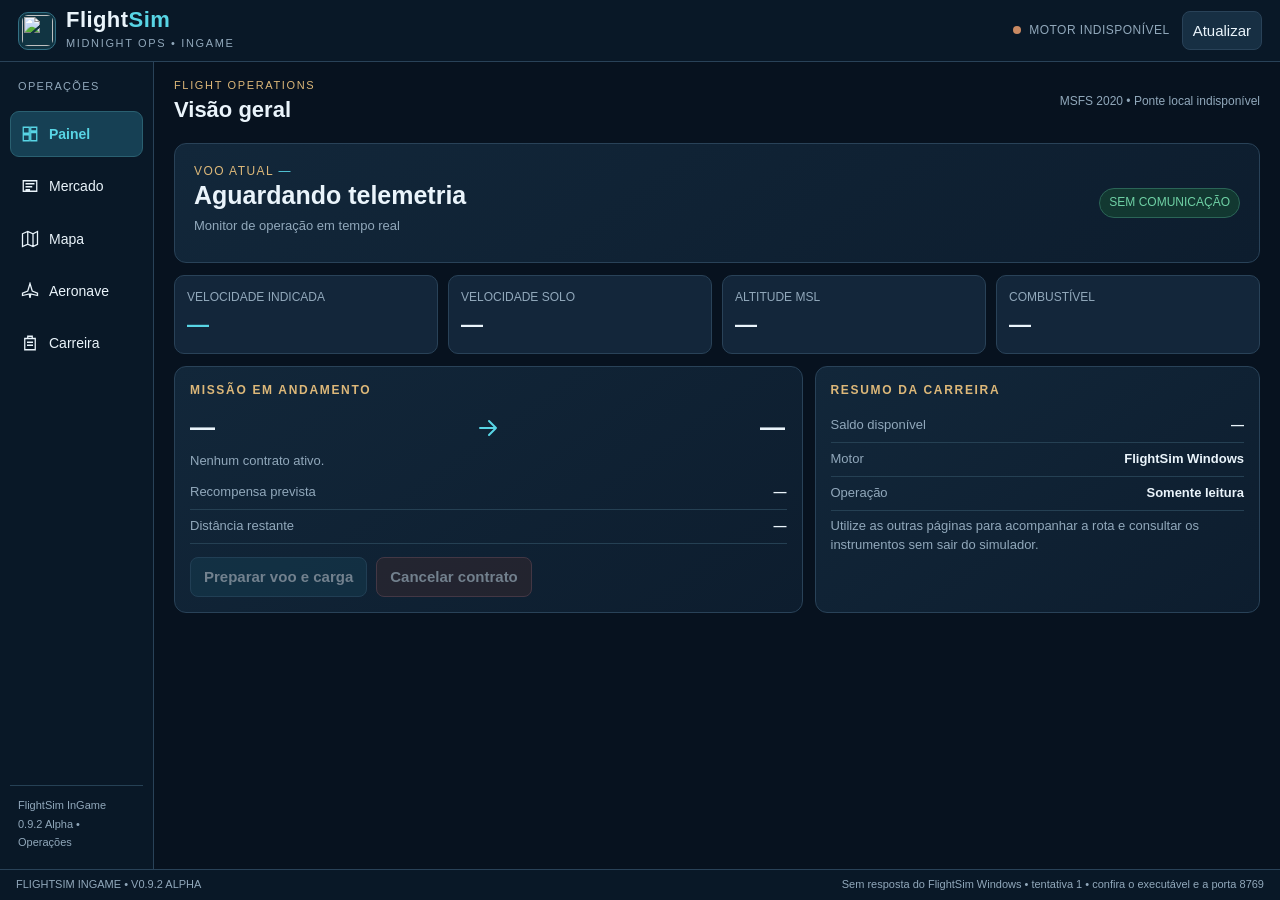
==== in_game/flightcare_panel.html @ 2d0103d6 "feat(ingame): add logbook aircraft-hours and landing analytics visualizations" ====
<!doctype html>
<html lang="pt-BR"><head>
<meta charset="utf-8"><meta http-equiv="Content-Type" content="text/html; charset=UTF-8"><meta name="viewport" content="width=device-width,initial-scale=1">
<meta name="flight-panel-key" content="__FLIGHTSIM_PANEL_KEY__">
<meta name="flight-action-key" content="__FLIGHTSIM_ACTION_KEY__">
<meta name="flight-writable" content="__FLIGHTSIM_WRITABLE__">
<title>FlightSim InGame • Midnight Tablet</title>
<style>
/* Explicitly load PT-BR glyphs in Coherent GT: OS fonts are not always available. */
@font-face{font-family:'FlightSimBarlow';src:url('/fonts/BarlowSemiCondensed-Regular.ttf') format('truetype');font-weight:400;font-style:normal;font-display:swap}
@font-face{font-family:'FlightSimBarlow';src:url('/fonts/BarlowSemiCondensed-SemiBold.ttf') format('truetype');font-weight:600 900;font-style:normal;font-display:swap}
:root{color-scheme:dark;--bg:#07121f;--side:#091827;--panel:#101f31;--card:#13263a;--card2:#172f43;--line:#294258;--ink:#eaf4fb;--muted:#91a8bb;--cyan:#58d5e5;--gold:#ddb879;--green:#6fd1a5}
*{box-sizing:border-box}
html,body{margin:0;width:100%;height:100%;overflow:hidden}
body{display:flex;flex-direction:column;min-width:280px;background:var(--bg);color:var(--ink);font:15px/1.45 'FlightSimBarlow',Arial,sans-serif}
button{color:inherit;font:inherit;cursor:pointer}
header.top{height:62px;flex-shrink:0;display:flex;align-items:center;gap:12px;background:#091827;border-bottom:1px solid var(--line);padding:0 18px}
.mark{display:flex;align-items:center;gap:10px;min-width:0;flex:1}
.logo{width:38px;height:38px;display:flex;align-items:center;justify-content:center;border:1px solid #337084;background:#113442;border-radius:10px;color:var(--cyan);flex-shrink:0}
.logo svg{width:23px;height:23px}
.logo img{display:block;width:31px;height:31px;object-fit:contain;border-radius:6px}
.brand b{display:block;font-size:22px;line-height:1;letter-spacing:.02em}
.brand b span{color:var(--cyan)}
.brand small{font-size:11px;color:var(--muted);letter-spacing:.15em}
.live{display:flex;align-items:center;gap:8px;font-size:12px;letter-spacing:.04em;color:var(--muted);white-space:nowrap}
.led{display:inline-block;width:8px;height:8px;background:#c98962;border-radius:50%;flex-shrink:0}
.led.on{background:var(--green);box-shadow:0 0 9px #6fd1a57a}
.led.wait{background:var(--gold)}
.btn{border:1px solid var(--line);border-radius:8px;padding:8px 10px;background:var(--card2)}
.btn:hover,.btn:focus-visible{border-color:var(--cyan);outline:none}
.tablet{min-height:0;flex:1;display:grid;grid-template-columns:154px minmax(0,1fr);overflow:hidden}
nav.side{display:flex;flex-direction:column;gap:6px;padding:17px 10px;background:var(--side);border-right:1px solid var(--line);min-height:0}
nav.side .caption{margin:0 8px 10px;color:var(--muted);letter-spacing:.12em;font-size:11px}
nav.side button{border:1px solid transparent;border-radius:9px;background:transparent;text-align:left;display:flex;align-items:center;gap:10px;padding:12px 10px;min-width:0}
nav.side button span{font-size:14px;white-space:nowrap}
nav.side button svg{width:18px;height:18px;stroke:currentColor;fill:none;stroke-width:1.7;flex-shrink:0}
nav.side button:hover{background:#122a3d}
nav.side button.selected{background:#164054;border-color:#2a6071;color:var(--cyan);font-weight:700}
.navfoot{margin-top:auto;padding:10px 8px 0;color:var(--muted);font-size:11px;line-height:1.7;border-top:1px solid #264155}
.workspace{min-width:0;min-height:0;display:flex;flex-direction:column;overflow:hidden}
.pagehead{display:flex;align-items:center;gap:12px;justify-content:space-between;padding:16px 20px 7px}
.pagehead strong{font-size:22px}.pagehead .eyebrow{color:var(--gold);font-size:11px;letter-spacing:.15em}
.pagehead small{font-size:12px;color:var(--muted)}
.pages{min-height:0;overflow-y:auto;overflow-x:hidden;padding:10px 20px 18px;flex:1;scrollbar-color:#30556a transparent}
.page{max-width:1250px;margin:0 auto;display:grid;grid-template-columns:repeat(12,minmax(0,1fr));gap:12px;align-content:start}
.page[hidden]{display:none!important}
.card{background:linear-gradient(145deg,#12273a,#0d1d2e);border:1px solid var(--line);border-radius:12px;padding:15px;min-width:0}
.card h2{margin:0 0 10px;font-size:12px;color:var(--gold);letter-spacing:.14em;text-transform:uppercase}
.card p{margin:6px 0;color:var(--muted);font-size:13px}
.hero{grid-column:span 12;display:flex;flex-wrap:wrap;gap:14px;align-items:center;justify-content:space-between;padding:19px}
.hero .plane{font-size:25px;line-height:1.2;font-weight:750;overflow-wrap:anywhere}
.eyebrow{font-size:12px;color:var(--gold);letter-spacing:.12em;text-transform:uppercase}
.phase{color:var(--cyan);font-size:12px;letter-spacing:.08em}
.badge{font-size:12px;color:var(--green);border:1px solid #2b6557;border-radius:99px;padding:5px 9px;background:#123831}
.metrics{grid-column:span 12;display:grid;grid-template-columns:repeat(4,minmax(0,1fr));gap:10px}
.metric{background:var(--card);border:1px solid var(--line);border-radius:10px;padding:13px 12px;min-width:0}
.metric span{display:block;color:var(--muted);font-size:12px}
.metric strong{display:block;font-size:22px;line-height:1.3;margin-top:5px;font-weight:700;overflow-wrap:anywhere}
.metric .value{color:var(--cyan)}
.metric small{font-size:12px;color:var(--muted);font-weight:400}
.mission{grid-column:span 7}
.quick{grid-column:span 5}
.route{display:flex;gap:12px;align-items:center;justify-content:space-between}
.route strong{font-size:25px;letter-spacing:.06em}
.route .arrow{color:var(--cyan);width:26px;height:26px;flex:0 0 26px;display:inline-flex;align-items:center;justify-content:center}
.route .arrow svg{width:24px;height:24px;stroke:currentColor;fill:none;stroke-width:2;stroke-linecap:round;stroke-linejoin:round}
.pair{display:flex;justify-content:space-between;gap:8px;border-bottom:1px solid #254053;padding:7px 0;font-size:13px}
.pair:last-child{border:0}
.pair span:first-child{color:var(--muted)}
.pair b{text-align:right;overflow-wrap:anywhere}
.full{grid-column:span 12}
.half{grid-column:span 6}
#map{display:block;width:100%;height:280px;background:radial-gradient(ellipse at 50% 50%,#17354a,#071b2b);border-radius:9px;border:1px solid #25485d}
#map text{fill:#dceef9;font:13px 'FlightSimBarlow',Arial,sans-serif}
#map .guide{stroke:#244156;stroke-width:1}
#map .track{stroke:var(--cyan);fill:none;stroke-width:3;stroke-dasharray:7 5}
#map .origin{fill:var(--gold)}
#map .destination{fill:var(--green)}
#map .airplane{fill:#fff;stroke:#00394e;stroke-width:1}
.legend{margin-top:8px;color:var(--muted);font-size:12px}
#details{grid-column:span 12;display:grid;grid-template-columns:repeat(4,minmax(0,1fr));gap:10px}
.subtext{color:var(--muted);font-size:13px;line-height:1.6;overflow-wrap:anywhere}
footer{height:31px;flex-shrink:0;display:flex;align-items:center;justify-content:space-between;gap:8px;padding:0 16px;border-top:1px solid var(--line);background:#091827;color:var(--muted);font-size:11px}
#diagnostic{text-align:right;min-width:0;overflow:hidden;text-overflow:ellipsis;white-space:nowrap}
@media (max-width:800px){
 .metrics{grid-template-columns:repeat(2,minmax(0,1fr))}
 .mission,.quick,.half{grid-column:span 12}
 #details{grid-template-columns:repeat(2,minmax(0,1fr))}
 .pagehead{padding:11px 13px 3px}
 .pages{padding:10px 13px 15px}
 .hero .plane{font-size:21px}
}
@media (max-width:620px){
 header.top{height:50px;padding:0 9px;gap:7px}
 .brand b{font-size:18px}.brand small{display:none}
 .logo{height:32px;width:32px}.live{font-size:10px}
 .tablet{grid-template-columns:minmax(0,1fr);grid-template-rows:minmax(0,1fr) 58px}
 nav.side{grid-row:2;grid-column:1;flex-direction:row;justify-content:space-around;align-items:center;padding:4px 5px;border-right:0;border-top:1px solid var(--line)}
 nav.side .caption,.navfoot{display:none}
 nav.side button{flex:1;justify-content:center;flex-direction:column;gap:1px;text-align:center;padding:4px 2px;border-radius:7px}
 nav.side button svg{width:17px;height:17px}
 nav.side button span{font-size:11px}
 .workspace{grid-row:1;grid-column:1}
 .pagehead strong{font-size:19px}
 .pagehead small{display:none}
 .page{gap:8px}
 .card{padding:11px}
 .hero{padding:13px}
 .metric{padding:9px}.metric strong{font-size:20px}
 .route strong{font-size:21px}
 footer{height:26px;padding:0 9px;font-size:10px}
}
@media (max-height:350px){
 header.top{height:42px}
 .brand small,.pagehead small{display:none}
 .pagehead{padding:5px 12px 0}
 .pagehead strong{font-size:17px}
 footer{height:23px}
}

/* InGame command surfaces: touch targets remain legible at narrow widths. */
.op-actions{display:flex;flex-wrap:wrap;gap:9px;margin-top:13px}
.op-actions button,.market-tools button,.offer-row button{min-height:38px;border:1px solid #37617b;border-radius:8px;padding:8px 13px;background:#164054;color:#eaf4fb;font-weight:700}
.op-actions button:disabled,.market-tools button:disabled,.offer-row button:disabled{opacity:.45;cursor:not-allowed}
.op-actions button.warning{background:#3c292d;border-color:#83535b}
.offer-row{background:#12263a;border:1px solid var(--line);padding:13px;margin-bottom:9px;border-radius:10px;display:flex;justify-content:space-between;gap:12px;align-items:center}
.offer-row .offer-text{min-width:0;flex:1}
.offer-row strong{font-size:16px;display:block}
.offer-row small{display:block;color:var(--muted);font-size:12px;overflow-wrap:anywhere}
.offer-row .offer-price{font-size:15px;color:var(--green)}
.market-tools{display:flex;align-items:center;justify-content:space-between;gap:10px;flex-wrap:wrap;margin-bottom:14px}
.market-tabs{display:flex;gap:6px;flex-wrap:wrap}
.market-tabs button[aria-pressed="true"]{border-color:var(--cyan);background:#15506a;color:var(--cyan)}
.control-grid{display:flex;align-items:center;gap:10px;flex-wrap:wrap}
.control-grid input{background:#0a1927;color:var(--ink);border:1px solid var(--line);border-radius:8px;padding:9px;min-width:100px;max-width:190px;font:inherit}
#action-feedback{position:fixed;z-index:10;right:15px;top:67px;max-width:min(440px,calc(100% - 30px));background:#153346;border:1px solid #43899c;color:#f0f9fd;padding:12px 16px;border-radius:8px;box-shadow:0 9px 20px #0009;font-size:14px}
#action-feedback[data-error="true"]{background:#39252b;border-color:#ae636d}
#action-feedback[hidden],#confirm-shade[hidden]{display:none}
#confirm-shade{position:fixed;z-index:25;inset:0;background:#02060bd9;display:flex;align-items:center;justify-content:center;padding:16px}
.confirm-box{width:min(460px,100%);background:#102335;border:1px solid #35647e;border-radius:14px;padding:22px;box-shadow:0 14px 40px #000a}
.confirm-box strong{font-size:19px}.confirm-box p{font-size:14px;color:var(--muted)}
@media (max-width:620px){.offer-row{flex-direction:column;align-items:stretch}.offer-row button{width:100%}.control-grid input{max-width:140px}#action-feedback{top:54px}}
</style>
<link rel="stylesheet" href="/office-ui.css">
</head>
<body>
<header class="top">
<div class="mark">
<div class="logo" aria-hidden="true"><img src="/brand-icon.png" alt=""></div>
<div class="brand"><b>Flight<span>Sim</span></b><small>MIDNIGHT OPS • INGAME</small></div>
</div>
<div class="live" role="status"><i id="led" class="led"></i><span id="status">AGUARDANDO MOTOR</span></div>
<button id="refresh" class="btn" type="button" title="Atualizar os dados do motor">Atualizar</button>
</header>
<div class="tablet">
<nav class="side" aria-label="Navegação FlightSim">
<div class="caption">OPERAÇÕES</div>
<button type="button" data-view="dashboard" class="selected" aria-current="page" title="Visão geral"><svg viewBox="0 0 24 24"><path d="M3 3h8v8H3zM13 3h8v5h-8zM13 10h8v11h-8zM3 13h8v8H3z"/></svg><span>Painel</span></button>
<button type="button" data-view="market" title="Ofertas e contratos"><svg viewBox="0 0 24 24"><path d="M3 5h18v14H3zM6 9h12M6 13h9M6 17h6"/></svg><span>Mercado</span></button>
<!--OFFICE_NAV-->
<button type="button" data-view="route" title="Rota geográfica"><svg viewBox="0 0 24 24"><path d="M2 5l7-3 7 3 6-3v17l-6 3-7-3-7 3zM9 2v17M16 5v17"/></svg><span>Mapa</span></button>
<button type="button" data-view="aircraft" title="Dados da aeronave"><svg viewBox="0 0 24 24"><path d="M12 2L9 12 2 15v3l9-2 1 5 1-5 9 2v-3l-7-3z"/></svg><span>Aeronave</span></button>
<button type="button" data-view="career" title="Dados da carreira"><svg viewBox="0 0 24 24"><path d="M5 21h14V6H5zM9 6V3h6v3M8 11h8M8 15h8"/></svg><span>Carreira</span></button>
<div class="navfoot">FlightSim InGame<br>0.9.2 Alpha • Operações</div>
</nav>
<div class="workspace">
<div class="pagehead"><div><div class="eyebrow">Flight Operations</div><strong id="page-title">Visão geral</strong></div><small id="companion-label">MSFS 2020 • Aguardando FlightSim Windows</small></div>
<div class="pages">
<section class="page" data-page="dashboard" aria-label="Visão geral do voo">
<div class="card hero">
<div><div class="eyebrow">VOO ATUAL <span class="phase" id="phase">—</span></div><div class="plane" id="aircraft">Aguardando telemetria</div><p class="subtext">Monitor de operação em tempo real</p></div>
<div class="badge" id="connection-badge">AGUARDANDO SIMCONNECT</div></div>
<div class="metrics">
<div class="metric"><span>VELOCIDADE INDICADA</span><strong class="value" id="ias">—</strong></div>
<div class="metric"><span>VELOCIDADE SOLO</span><strong id="gs">—</strong></div>
<div class="metric"><span>ALTITUDE MSL</span><strong id="alt">—</strong></div>
<div class="metric"><span>COMBUSTÍVEL</span><strong id="fuel">—</strong></div>
</div>
<div class="card mission"><h2>Missão em andamento</h2>
<div class="route"><strong id="origin">—</strong><span class="arrow" aria-label="para"><svg aria-hidden="true" viewBox="0 0 24 24"><path d="M4 12h16m-7-7 7 7-7 7"/></svg></span><strong id="destination">—</strong></div>
<p id="mission">Nenhum contrato ativo.</p>
<div class="pair"><span>Recompensa prevista</span><b id="reward">—</b></div>
<div class="pair"><span>Distância restante</span><b id="remaining">—</b></div>
<div class="op-actions"><button id="mission-prepare" disabled>Preparar voo e carga</button><button id="mission-cancel" class="warning" disabled>Cancelar contrato</button></div>
</div>
<div class="card quick"><h2>Resumo da carreira</h2>
<div class="pair"><span>Saldo disponível</span><b id="balance">—</b></div>
<div class="pair"><span>Motor</span><b>FlightSim Windows</b></div>
<div class="pair"><span>Operação</span><b>Somente leitura</b></div>
<p>Utilize as outras páginas para acompanhar a rota e consultar os instrumentos sem sair do simulador.</p>
</div>
</section>
<section class="page" data-page="market" aria-label="Mercado de contratos" hidden>
 <div class="card full">
  <h2>Mercado de contratos • aeroportos do MSFS</h2>
  <div class="market-tools">
   <div class="market-tabs"><button class="btn" data-market-mode="regional" aria-pressed="true">Regional</button><button class="btn" data-market-mode="freelance" aria-pressed="false">Freelancer</button></div>
   <button class="btn" id="market-refresh">Atualizar ofertas</button>
  </div>
  <div id="market-list" aria-live="polite"></div>
  <p>Requisitos e aeroportos são revalidados no momento do aceite; nenhuma oferta é garantida.</p>
 </div>
</section>
<section class="page" data-page="route" aria-label="Mapa do voo" hidden>
<div class="card full"><h2>Mapa de rota • posições confirmadas</h2>
<svg id="map" viewBox="0 0 660 180" role="img" aria-label="Origem, destino e posição da aeronave"><g id="map-content"></g></svg>
<div class="legend">Esquema geográfico SVG; não é o mapa VFR oficial e não contém pistas ou obstáculos.</div>
</div>
<div class="card full"><h2>Navegação</h2><p>O traçado mostra origem, destino e posição conforme os dados disponíveis no motor. A seta acompanha a proa verdadeira recebida do SimConnect.</p></div>
</section>
<section class="page" data-page="aircraft" aria-label="Telemetria da aeronave" hidden>
<div class="card full"><h2>Dados de voo</h2><p>Leituras reais do SimConnect. Informações indisponíveis aparecem como travessão, sem valores inventados.</p></div>
<div id="details">
<div class="metric"><span>PROA VERDADEIRA</span><strong id="hdg">—</strong></div>
<div class="metric"><span>RAZÃO VERTICAL</span><strong id="vs">—</strong></div>
<div class="metric"><span>ALTURA AGL</span><strong id="agl">—</strong></div>
<div class="metric"><span>LATITUDE</span><strong id="lat">—</strong></div>
<div class="metric"><span>LONGITUDE</span><strong id="lon">—</strong></div>
</div>
<div class="card full"><h2>Combustível • operações em solo</h2>
 <div class="pair"><span>Aeronave do hangar</span><b id="fuel-aircraft">—</b></div>
 <div class="pair"><span>Inventário</span><b id="fuel-inventory">—</b></div>
 <div class="op-actions"><button id="fuel-toggle" disabled>Controle de combustível</button></div>
 <div class="control-grid" style="margin-top:12px"><label for="fuel-liters">Quantidade total (litros):</label><input id="fuel-liters" type="number" min="0" step="0.1" inputmode="decimal" placeholder="Ex.: 60"><button id="fuel-refuel" class="btn" disabled>Aplicar abastecimento</button></div>
 <p>Requer MSFS conectado, aeronave correta em solo e confirmação posterior dos tanques. Abastecer altera o saldo da carreira.</p>
</div>
</section>
<section class="page" data-page="career" aria-label="Informações da carreira" hidden>
<div class="card full"><h2>Carreira FlightSim</h2><p>Os dados financeiros e os contratos continuam sendo administrados exclusivamente pelo motor Python. Esta versão InGame é somente leitura.</p></div>
<div class="card half"><h2>Operações profissionais</h2><div class="subtext">O vínculo, os trechos de companhia, as habilitações e o logbook permanecem disponíveis na janela Midnight Ops do Windows até a v0.9.1.</div></div>
<div class="card half"><h2>Próxima etapa</h2><div class="subtext">A v0.9.1 levará mercado, planejamento e diário para dentro do simulador, com ações autenticadas pelo motor.</div></div>
</section>
<!--OFFICE_PAGES-->
</div>
</div>
</div>
<div id="action-feedback" role="status" aria-live="polite" hidden></div>
<div id="confirm-shade" hidden role="dialog" aria-modal="true" aria-labelledby="confirm-title">
  <div class="confirm-box"><strong id="confirm-title">Confirmar operação</strong><p id="confirm-detail">—</p>
  <div class="op-actions"><button id="confirm-yes">Confirmar</button><button id="confirm-no" class="warning">Voltar</button></div></div>
</div>
<footer><span>FLIGHTSIM INGAME • V0.9.2 ALPHA</span><span id="diagnostic">Aguardando ponte local</span></footer>
<script>
(function(){
'use strict';
var key=document.querySelector('meta[name="flight-panel-key"]').content;
var element=function(id){return document.getElementById(id);};
var actionKey=document.querySelector('meta[name="flight-action-key"]').content;
var writable=document.querySelector('meta[name="flight-writable"]').content==='true';
var lastState={},marketMode='regional',commandBusy=false,confirmation=null,feedbackHandle=null;
function feedback(message,error){
 var el=element('action-feedback');el.textContent=message;el.dataset.error=error?'true':'false';el.hidden=false;
 if(feedbackHandle)clearTimeout(feedbackHandle);
 feedbackHandle=setTimeout(function(){el.hidden=true;},6500);
}
function requestId(){
 var uuid=(window.crypto&&window.crypto.randomUUID)?window.crypto.randomUUID():null;
 return uuid||('flight-'+Date.now()+'-'+Math.random().toString(36).slice(2)+Math.random().toString(36).slice(2));
}
function receiptPoll(id,attempt){
 return fetch('/api/v2/commands/'+encodeURIComponent(id),
  {headers:{'X-Flight-Action-Key':actionKey},cache:'no-store'})
  .then(function(r){if(!r.ok)throw Error('Consulta de confirmação indisponível');return r.json();})
  .then(function(r){
   if(r.status==='pending'){
    if(attempt>30)throw Error('Ação ainda pendente: consulte o estado antes de repetir.');
    return new Promise(function(resolve){setTimeout(resolve,350);}).then(function(){return receiptPoll(id,attempt+1);});
   }
   feedback(r.message||'Resposta do motor indisponível',r.status!=='accepted');
   if(r.status==='accepted'){
    if(window.FlightSimOfficeUI&&window.FlightSimOfficeUI.receipt)window.FlightSimOfficeUI.receipt(r);
    poll();
   }
   return r;
  });
}
function sendAction(action,value){
 if(!writable){feedback('Este companion está em modo somente leitura.',true);return;}
 if(commandBusy){feedback('Há uma operação pendente. Aguarde sua confirmação.',true);return;}
 commandBusy=true;
 var id=requestId();
 feedback('Enviando comando ao motor FlightSim...',false);
 fetch('/api/v2/commands',{method:'POST',
  headers:{'Content-Type':'application/json','X-Flight-Action-Key':actionKey},
  body:JSON.stringify({request_id:id,action:action,value:value})})
 .then(function(r){if(!r.ok)throw Error('Comando recusado pela ponte (HTTP '+r.status+')');return r.json();})
 .then(function(){return receiptPoll(id,0);})
 .catch(function(e){feedback(String(e.message||e),true);})
 .then(function(){commandBusy=false;});
}
function askAction(action,value,title,detail){
 if(!writable)return feedback('Controle InGame indisponível nesta sessão.',true);
 confirmation={action:action,value:value};
 write('confirm-title',title);write('confirm-detail',detail);
 element('confirm-shade').hidden=false;
 element('confirm-yes').focus();
}
element('confirm-no').addEventListener('click',function(){element('confirm-shade').hidden=true;confirmation=null;});
element('confirm-yes').addEventListener('click',function(){
 var cmd=confirmation;element('confirm-shade').hidden=true;confirmation=null;
 if(cmd)sendAction(cmd.action,cmd.value);
});

var failures=0, active=false, fetching=false;
var ns='http://www.w3.org/2000/svg', started=Date.now();
var money=function(v){return typeof v==='number' && isFinite(v)?'R$ '+v.toLocaleString('pt-BR'):'—';};
var value=function(v,d){return typeof v==='number' && isFinite(v)?v.toFixed(d===undefined?0:d):'—';};
var write=function(id,text){element(id).textContent=text;};
function line(tag,attrs,text){
 var o=document.createElementNS(ns,tag),k;
 for(k in attrs){if(Object.prototype.hasOwnProperty.call(attrs,k))o.setAttribute(k,String(attrs[k]));}
 if(text!==undefined)o.textContent=text;
 return o;
}
function map(data){
 var group=element('map-content');
 while(group.firstChild)group.removeChild(group.firstChild);
 var m=data.mission,p=data.position,points=[],x,y;
 for(x=0;x<=660;x+=66)group.appendChild(line('line',{x1:x,y1:0,x2:x,y2:180,'class':'guide'}));
 for(y=0;y<=180;y+=45)group.appendChild(line('line',{x1:0,y1:y,x2:660,y2:y,'class':'guide'}));
 if(m && typeof m.origin_lat==='number' && typeof m.origin_lon==='number')
  points.push({lat:m.origin_lat,lon:m.origin_lon,kind:'origin',label:m.origin});
 if(m && typeof m.destination_lat==='number' && typeof m.destination_lon==='number')
  points.push({lat:m.destination_lat,lon:m.destination_lon,kind:'destination',label:m.destination});
 if(p && typeof p.lat==='number' && typeof p.lon==='number')
  points.push({lat:p.lat,lon:p.lon,kind:'plane',label:'AVIÃO'});
 if(!points.length){
  group.appendChild(line('text',{x:188,y:96},'Aguardando coordenadas verificadas'));
  return;
 }
 var lats=points.map(function(a){return a.lat;}),lons=points.map(function(a){return a.lon;});
 var minlat=Math.min.apply(null,lats),maxlat=Math.max.apply(null,lats);
 var minlon=Math.min.apply(null,lons),maxlon=Math.max.apply(null,lons);
 var midlat=(minlat+maxlat)/2,midlon=(minlon+maxlon)/2;
 var cos=Math.max(.18,Math.cos(midlat*Math.PI/180));
 var spanlat=Math.max(.02,maxlat-minlat),spanlon=Math.max(.02,(maxlon-minlon)*cos);
 points.forEach(function(a){a.x=330+((a.lon-midlon)*cos/spanlon)*520;a.y=90-((a.lat-midlat)/spanlat)*132;});
 var from=points.filter(function(a){return a.kind==='origin';})[0];
 var to=points.filter(function(a){return a.kind==='destination';})[0];
 var planned=data.office&&data.office.planning&&data.office.planning.route;
 var coords=planned&&Array.isArray(planned.route)?planned.route:[];
 var withRoute=coords.length>=2&&coords.every(function(c){return Array.isArray(c)&&
   typeof c[0]==='number'&&typeof c[1]==='number';});
 if(withRoute){
  var newPoints=coords.map(function(c,i){return {lat:c[0],lon:c[1],
   label:i===0?(planned.origin||'ORIGEM'):i===coords.length-1?(planned.destination||'DESTINO'):'FIX'+i,
   kind:i===0?'origin':i===coords.length-1?'destination':'waypoint'};});
  var extLats=points.concat(newPoints).map(function(a){return a.lat;});
  var extLons=points.concat(newPoints).map(function(a){return a.lon;});
  var latMin=Math.min.apply(null,extLats),latMax=Math.max.apply(null,extLats);
  var lonMin=Math.min.apply(null,extLons),lonMax=Math.max.apply(null,extLons);
  var latMid=(latMin+latMax)/2,lonMid=(lonMin+lonMax)/2;
  var xCos=Math.max(.18,Math.cos(latMid*Math.PI/180));
  var latSpan=Math.max(.02,latMax-latMin),lonSpan=Math.max(.02,(lonMax-lonMin)*xCos);
  points.concat(newPoints).forEach(function(a){a.x=330+((a.lon-lonMid)*xCos/lonSpan)*520;
    a.y=90-((a.lat-latMid)/latSpan)*132;});
  group.appendChild(line('path',{d:newPoints.map(function(a,i){
   return (i?'L':'M')+a.x+','+a.y;
  }).join(' '),'class':'track'}));
  newPoints.filter(function(a){return a.kind==='waypoint';}).forEach(function(a){
   group.appendChild(line('circle',{cx:a.x,cy:a.y,r:4,fill:'#62d5e5'}));
   group.appendChild(line('text',{x:a.x+8,y:a.y-7},a.label));
  });
 } else if(from&&to){
  group.appendChild(line('path',{d:'M'+from.x+','+from.y+' L'+to.x+','+to.y,'class':'track'}));
 }
 points.forEach(function(a){
  if(a.kind==='plane'){
   var head=data.telemetry && typeof data.telemetry.heading_deg==='number'?data.telemetry.heading_deg:0;
   group.appendChild(line('path',{d:'M0,-13 L8,10 L0,6 L-8,10 Z',
    transform:'translate('+a.x+','+a.y+') rotate('+head+')','class':'airplane'}));
  }else{
   group.appendChild(line('circle',{cx:a.x,cy:a.y,r:6,'class':a.kind}));
  }
  group.appendChild(line('text',{x:a.x+12,y:a.y-8},a.label));
 });
}
function renderMarket(d){
 var list=element('market-list');
 // MSFS 2020 Coherent GT may not implement modern ParentNode.replaceChildren.
 // Explicit removal works on Chromium and older Coherent versions.
 while(list.firstChild)list.removeChild(list.firstChild);
 var offers=Array.isArray(d.offers)?d.offers:[];
 offers=offers.filter(function(x){return (!!x.freelance)===(marketMode==='freelance');});
 if(!offers.length){
  var empty=document.createElement('p');
  empty.textContent=!d.market_ready?'Aguardando catálogo oficial de aeroportos do MSFS.':
   'Nenhum contrato disponível nesta modalidade. Confira a região, habilitações e atualize.';
  list.appendChild(empty);return;
 }
 offers.slice(0,20).forEach(function(o){
  var row=document.createElement('div');row.className='offer-row';
  var text=document.createElement('div');text.className='offer-text';
  var title=document.createElement('strong');title.textContent=(o.category||o.title||'Contrato')+' • '+(o.origin||'—')+' → '+(o.destination||'—');
  var detail=document.createElement('small');
  detail.textContent=(o.manifest_label||'')+' • '+(typeof o.distance==='number'?value(o.distance,1)+' NM':'Distância indisponível')+
   ' • '+(o.allowed?'Elegível':(o.reason||'Requisitos não atendidos'));
  var price=document.createElement('div');price.className='offer-price';price.textContent=money(o.reward);
  text.appendChild(title);text.appendChild(detail);text.appendChild(price);
  var button=document.createElement('button');button.textContent='Aceitar missão';
  var active=d.mission&&d.mission.id;
  button.disabled=!writable||!o.allowed||!!active||d.status!=='connected'||!(d.telemetry&&d.telemetry.on_ground);
  button.addEventListener('click',function(){
   askAction('offer_accept',o.id,'Aceitar contrato?',
     (o.origin||'—')+' → '+(o.destination||'—')+
     ' • Pagamento bruto '+money(o.reward)+'. O motor verificará aeroporto, requisitos, modelo e solo.');
  });
  row.appendChild(text);row.appendChild(button);list.appendChild(row);
 });
}
function render(d){
 if(!d||d.version!==2)throw new Error('Protocolo incompatível: esperado 2');
 failures=0;active=true;
 var connected=d.status==='connected',waiting=d.status==='reconnecting';
 element('led').className='led'+(connected?' on':waiting?' wait':'');
 write('status',connected?'SIMCONNECT ATIVO':waiting?'RECONECTANDO':'SIM DESCONECTADO');
 write('connection-badge',connected?'SIMCONNECT • LIVE':waiting?'RECONECTANDO':'SIM DESCONECTADO');
 write('companion-label','MSFS 2020 • FlightSim Windows respondendo');
 write('aircraft',d.aircraft||'Aguardando aeronave');
 write('phase',(d.phase||'aguardando').toUpperCase());
 write('balance',money(d.balance));
 write('fuel',value(d.fuel_gallons,1)+(typeof d.fuel_gallons==='number'?' gal':''));
 write('remaining',value(d.remaining_nm,1)+(typeof d.remaining_nm==='number'?' NM':''));
 var t=d.telemetry||{},pos=d.position||{},m=d.mission||{};
 write('ias',value(t.ias_kt)+' kt');write('gs',value(t.gs_kt)+' kt');
 write('alt',value(t.altitude_ft)+' ft');write('agl',value(t.agl_ft)+' ft');
 write('hdg',value(t.heading_deg,1)+'°');write('vs',value(t.vs_fpm)+' ft/min');
 write('lat',value(pos.lat,5));write('lon',value(pos.lon,5));
 write('origin',m.origin||'—');write('destination',m.destination||'—');
 write('mission',m.title||'Nenhum contrato ativo.');
 write('reward',m.title?money(m.reward):'—');
 lastState=d;
 var grounded=writable&&connected&&t.on_ground===true;
 element('mission-prepare').disabled=!grounded||!m.id;
 element('mission-cancel').disabled=!grounded||!m.id;
 element('market-refresh').disabled=!writable;
 var inventory=d.fuel_inventory||null;
 write('fuel-aircraft',inventory?inventory.aircraft:'Nenhuma aeronave selecionada');
 write('fuel-inventory',inventory?value(inventory.current_liters,1)+' / '+value(inventory.capacity_liters,1)+' L':'Aguardando calibração dos tanques');
 var canFuel=grounded&&!!inventory;
 element('fuel-toggle').disabled=!grounded;
 write('fuel-toggle',d.fuel_control_enabled?'Desativar controle (-30% R$/XP)':'Ativar controle de combustível');
 element('fuel-refuel').disabled=!canFuel||!d.fuel_control_enabled;
 if(inventory)element('fuel-liters').max=inventory.capacity_liters;
 renderMarket(d);
 map(d);
 if(window.FlightSimOfficeUI){try{window.FlightSimOfficeUI.render(d);}
 catch(officeError){console.error('[FlightSim] Office render failed',officeError);}}
 var stamp=typeof d.updated==='number'?new Date(d.updated*1000).toLocaleTimeString('pt-BR'):'—';
 write('diagnostic','Bridge v2 • última leitura '+stamp+' • modo '+(d.mode||'—'));
}
function panelError(err){
 // A good HTTP response followed by a JS error is NOT a network outage.
 // Never tell the pilot to restart the companion for a rendering regression.
 active=false;
 console.error('[FlightSim-InGame] falha ao atualizar tablet',err);
 element('led').className='led wait';
 write('status','ERRO NA INTERFACE');
 write('connection-badge','DADOS RECEBIDOS');
 write('companion-label','MSFS 2020 • Falha ao exibir dados');
 write('diagnostic','A ponte respondeu, mas o tablet não terminou de desenhar. Consulte log Coherent.');
}
function offline(err){
 active=false;failures++;
 element('led').className='led';
 write('status','MOTOR INDISPONÍVEL');
 write('connection-badge','SEM COMUNICAÇÃO');
 write('companion-label','MSFS 2020 • Ponte local indisponível');
 console.warn('[FlightSim-InGame] leitura da ponte indisponível',err);
 write('diagnostic','Sem resposta do FlightSim Windows • tentativa '+failures+
  ' • confira o executável e a porta 8769');
 if(failures>=2){
  write('aircraft','Aguardando conexão com o motor');
  write('balance','—');write('fuel','—');write('remaining','—');
 }
}
function poll(){
 if(fetching)return;
 fetching=true;
 fetch('/api/v1/status',{headers:{'X-Flight-Panel-Key':key},cache:'no-store'})
 .then(function(r){if(!r.ok)throw new Error('HTTP '+r.status);return r.json();})
 .then(function(d){
  try {render(d);}
  catch(err){panelError(err);}
 })
 .catch(function(err){offline(err);})
 .then(function(){fetching=false;});
}
var pageButtons=document.querySelectorAll('[data-view]');
var pages=document.querySelectorAll('.page');
function navigate(view){
 Array.prototype.forEach.call(pageButtons,function(b){
   var selected=b.getAttribute('data-view')===view;
   b.classList.toggle('selected',selected);
   b.setAttribute('aria-current',selected?'page':'false');
 });
 Array.prototype.forEach.call(pages,function(p){
   p.hidden=p.getAttribute('data-page')!==view;
 });
 var titles={dashboard:'Visão geral',market:'Mercado de contratos',planning:'Planejamento e despacho',route:'Mapa de navegação',hangar:'Hangar e aeronaves',airlines:'Companhias aéreas',aircraft:'Aeronave e telemetria',career:'Piloto e licenças',logbook:'Logbook e relatórios',finances:'Centro financeiro'};
 write('page-title',titles[view]||'FlightSim');
 if(window.FlightSimOfficeUI)window.FlightSimOfficeUI.view(view);
}
Array.prototype.forEach.call(pageButtons,function(b){
 b.addEventListener('click',function(){navigate(b.getAttribute('data-view'));});
});
Array.prototype.forEach.call(document.querySelectorAll('[data-market-mode]'),function(button){
 button.addEventListener('click',function(){
  marketMode=button.getAttribute('data-market-mode');
  Array.prototype.forEach.call(document.querySelectorAll('[data-market-mode]'),function(x){
   x.setAttribute('aria-pressed',x===button?'true':'false');
  });
  renderMarket(lastState);
 });
});
element('market-refresh').addEventListener('click',function(){sendAction('market_refresh',null);});
element('mission-prepare').addEventListener('click',function(){
 var m=lastState.mission;if(m&&m.id)askAction('dispatch_prepare',m.id,'Preparar voo?',
  'O FlightSim vai exportar/enviar o plano e solicitar a carga, apenas se as validações do MSFS permitirem.');
});
element('mission-cancel').addEventListener('click',function(){
 var m=lastState.mission;if(m&&m.id)askAction('mission_cancel',m.id,'Cancelar contrato?',
  'A missão atual será cancelada sem pagamento. Esta ação exige aeronave em solo.');
});
element('fuel-toggle').addEventListener('click',function(){
 var enabling=!lastState.fuel_control_enabled;
 askAction('fuel_toggle',enabling,enabling?'Ativar controle?':'Desativar controle?',
   enabling?'O FlightSim voltará a controlar o combustível.':
   'Desativar aplica penalidade de 30% em dinheiro e XP nos próximos voos.');
});
element('fuel-refuel').addEventListener('click',function(){
 var raw=element('fuel-liters').value.trim(),target=Number(raw);
 if(!raw||!isFinite(target)||target<0)return feedback('Informe uma quantidade válida em litros.',true);
 var inventory=lastState.fuel_inventory;
 if(!inventory||target>inventory.capacity_liters)return feedback('Quantidade acima da capacidade do avião.',true);
 askAction('fuel_refuel',target,'Confirmar abastecimento?',
   'Aplicar '+value(target,1)+' L totais no avião selecionado. Pode alterar o saldo e exige solo/MTOW válidos.');
});
window.FlightSimOfficeBridge={
 element:element,money:money,value:value,feedback:feedback,
 askAction:askAction,sendAction:sendAction
};
navigate('dashboard');
element('refresh').addEventListener('click',poll);
poll();setInterval(poll,1500);
})();
</script>
<script src="/office-ui.js"></script>
</body></html>
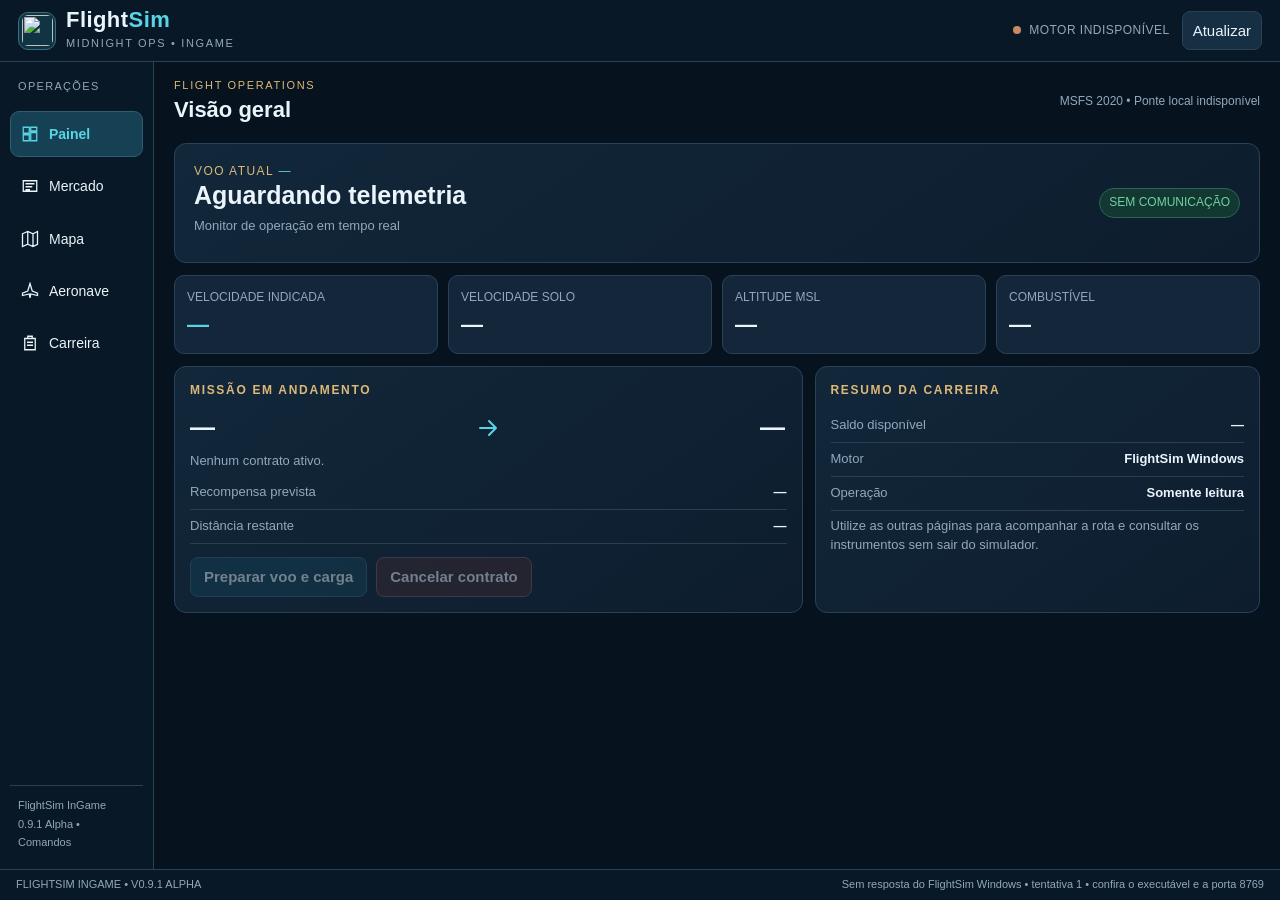
==== commit 762d78a8: "Merge pull request #23 from BenderMaster/feature/v0.9.0-ingame-foundation FlightSim v0.9.1 Alpha.1 —" ====
--- a/in_game/flightcare_panel.html
+++ b/in_game/flightcare_panel.html
@@ -141,7 +141,6 @@
 .confirm-box strong{font-size:19px}.confirm-box p{font-size:14px;color:var(--muted)}
 @media (max-width:620px){.offer-row{flex-direction:column;align-items:stretch}.offer-row button{width:100%}.control-grid input{max-width:140px}#action-feedback{top:54px}}
 </style>
-<link rel="stylesheet" href="/office-ui.css">
 </head>
 <body>
 <header class="top">
@@ -157,11 +156,10 @@
 <div class="caption">OPERAÇÕES</div>
 <button type="button" data-view="dashboard" class="selected" aria-current="page" title="Visão geral"><svg viewBox="0 0 24 24"><path d="M3 3h8v8H3zM13 3h8v5h-8zM13 10h8v11h-8zM3 13h8v8H3z"/></svg><span>Painel</span></button>
 <button type="button" data-view="market" title="Ofertas e contratos"><svg viewBox="0 0 24 24"><path d="M3 5h18v14H3zM6 9h12M6 13h9M6 17h6"/></svg><span>Mercado</span></button>
-<!--OFFICE_NAV-->
 <button type="button" data-view="route" title="Rota geográfica"><svg viewBox="0 0 24 24"><path d="M2 5l7-3 7 3 6-3v17l-6 3-7-3-7 3zM9 2v17M16 5v17"/></svg><span>Mapa</span></button>
 <button type="button" data-view="aircraft" title="Dados da aeronave"><svg viewBox="0 0 24 24"><path d="M12 2L9 12 2 15v3l9-2 1 5 1-5 9 2v-3l-7-3z"/></svg><span>Aeronave</span></button>
 <button type="button" data-view="career" title="Dados da carreira"><svg viewBox="0 0 24 24"><path d="M5 21h14V6H5zM9 6V3h6v3M8 11h8M8 15h8"/></svg><span>Carreira</span></button>
-<div class="navfoot">FlightSim InGame<br>0.9.2 Alpha • Operações</div>
+<div class="navfoot">FlightSim InGame<br>0.9.1 Alpha • Comandos</div>
 </nav>
 <div class="workspace">
 <div class="pagehead"><div><div class="eyebrow">Flight Operations</div><strong id="page-title">Visão geral</strong></div><small id="companion-label">MSFS 2020 • Aguardando FlightSim Windows</small></div>
@@ -230,7 +228,6 @@
 <div class="card half"><h2>Operações profissionais</h2><div class="subtext">O vínculo, os trechos de companhia, as habilitações e o logbook permanecem disponíveis na janela Midnight Ops do Windows até a v0.9.1.</div></div>
 <div class="card half"><h2>Próxima etapa</h2><div class="subtext">A v0.9.1 levará mercado, planejamento e diário para dentro do simulador, com ações autenticadas pelo motor.</div></div>
 </section>
-<!--OFFICE_PAGES-->
 </div>
 </div>
 </div>
@@ -239,7 +236,7 @@
   <div class="confirm-box"><strong id="confirm-title">Confirmar operação</strong><p id="confirm-detail">—</p>
   <div class="op-actions"><button id="confirm-yes">Confirmar</button><button id="confirm-no" class="warning">Voltar</button></div></div>
 </div>
-<footer><span>FLIGHTSIM INGAME • V0.9.2 ALPHA</span><span id="diagnostic">Aguardando ponte local</span></footer>
+<footer><span>FLIGHTSIM INGAME • V0.9.1 ALPHA</span><span id="diagnostic">Aguardando ponte local</span></footer>
 <script>
 (function(){
 'use strict';
@@ -267,10 +264,7 @@
     return new Promise(function(resolve){setTimeout(resolve,350);}).then(function(){return receiptPoll(id,attempt+1);});
    }
    feedback(r.message||'Resposta do motor indisponível',r.status!=='accepted');
-   if(r.status==='accepted'){
-    if(window.FlightSimOfficeUI&&window.FlightSimOfficeUI.receipt)window.FlightSimOfficeUI.receipt(r);
-    poll();
-   }
+   if(r.status==='accepted')poll();
    return r;
   });
 }
@@ -337,33 +331,7 @@
  points.forEach(function(a){a.x=330+((a.lon-midlon)*cos/spanlon)*520;a.y=90-((a.lat-midlat)/spanlat)*132;});
  var from=points.filter(function(a){return a.kind==='origin';})[0];
  var to=points.filter(function(a){return a.kind==='destination';})[0];
- var planned=data.office&&data.office.planning&&data.office.planning.route;
- var coords=planned&&Array.isArray(planned.route)?planned.route:[];
- var withRoute=coords.length>=2&&coords.every(function(c){return Array.isArray(c)&&
-   typeof c[0]==='number'&&typeof c[1]==='number';});
- if(withRoute){
-  var newPoints=coords.map(function(c,i){return {lat:c[0],lon:c[1],
-   label:i===0?(planned.origin||'ORIGEM'):i===coords.length-1?(planned.destination||'DESTINO'):'FIX'+i,
-   kind:i===0?'origin':i===coords.length-1?'destination':'waypoint'};});
-  var extLats=points.concat(newPoints).map(function(a){return a.lat;});
-  var extLons=points.concat(newPoints).map(function(a){return a.lon;});
-  var latMin=Math.min.apply(null,extLats),latMax=Math.max.apply(null,extLats);
-  var lonMin=Math.min.apply(null,extLons),lonMax=Math.max.apply(null,extLons);
-  var latMid=(latMin+latMax)/2,lonMid=(lonMin+lonMax)/2;
-  var xCos=Math.max(.18,Math.cos(latMid*Math.PI/180));
-  var latSpan=Math.max(.02,latMax-latMin),lonSpan=Math.max(.02,(lonMax-lonMin)*xCos);
-  points.concat(newPoints).forEach(function(a){a.x=330+((a.lon-lonMid)*xCos/lonSpan)*520;
-    a.y=90-((a.lat-latMid)/latSpan)*132;});
-  group.appendChild(line('path',{d:newPoints.map(function(a,i){
-   return (i?'L':'M')+a.x+','+a.y;
-  }).join(' '),'class':'track'}));
-  newPoints.filter(function(a){return a.kind==='waypoint';}).forEach(function(a){
-   group.appendChild(line('circle',{cx:a.x,cy:a.y,r:4,fill:'#62d5e5'}));
-   group.appendChild(line('text',{x:a.x+8,y:a.y-7},a.label));
-  });
- } else if(from&&to){
-  group.appendChild(line('path',{d:'M'+from.x+','+from.y+' L'+to.x+','+to.y,'class':'track'}));
- }
+ if(from&&to)group.appendChild(line('path',{d:'M'+from.x+','+from.y+' L'+to.x+','+to.y,'class':'track'}));
  points.forEach(function(a){
   if(a.kind==='plane'){
    var head=data.telemetry && typeof data.telemetry.heading_deg==='number'?data.telemetry.heading_deg:0;
@@ -444,8 +412,6 @@
  if(inventory)element('fuel-liters').max=inventory.capacity_liters;
  renderMarket(d);
  map(d);
- if(window.FlightSimOfficeUI){try{window.FlightSimOfficeUI.render(d);}
- catch(officeError){console.error('[FlightSim] Office render failed',officeError);}}
  var stamp=typeof d.updated==='number'?new Date(d.updated*1000).toLocaleTimeString('pt-BR'):'—';
  write('diagnostic','Bridge v2 • última leitura '+stamp+' • modo '+(d.mode||'—'));
 }
@@ -497,9 +463,8 @@
  Array.prototype.forEach.call(pages,function(p){
    p.hidden=p.getAttribute('data-page')!==view;
  });
- var titles={dashboard:'Visão geral',market:'Mercado de contratos',planning:'Planejamento e despacho',route:'Mapa de navegação',hangar:'Hangar e aeronaves',airlines:'Companhias aéreas',aircraft:'Aeronave e telemetria',career:'Piloto e licenças',logbook:'Logbook e relatórios',finances:'Centro financeiro'};
+ var titles={dashboard:'Visão geral',market:'Mercado de contratos',route:'Mapa de navegação',aircraft:'Aeronave e telemetria',career:'Carreira e contrato'};
  write('page-title',titles[view]||'FlightSim');
- if(window.FlightSimOfficeUI)window.FlightSimOfficeUI.view(view);
 }
 Array.prototype.forEach.call(pageButtons,function(b){
  b.addEventListener('click',function(){navigate(b.getAttribute('data-view'));});
@@ -536,14 +501,9 @@
  askAction('fuel_refuel',target,'Confirmar abastecimento?',
    'Aplicar '+value(target,1)+' L totais no avião selecionado. Pode alterar o saldo e exige solo/MTOW válidos.');
 });
-window.FlightSimOfficeBridge={
- element:element,money:money,value:value,feedback:feedback,
- askAction:askAction,sendAction:sendAction
-};
 navigate('dashboard');
 element('refresh').addEventListener('click',poll);
 poll();setInterval(poll,1500);
 })();
 </script>
-<script src="/office-ui.js"></script>
 </body></html>
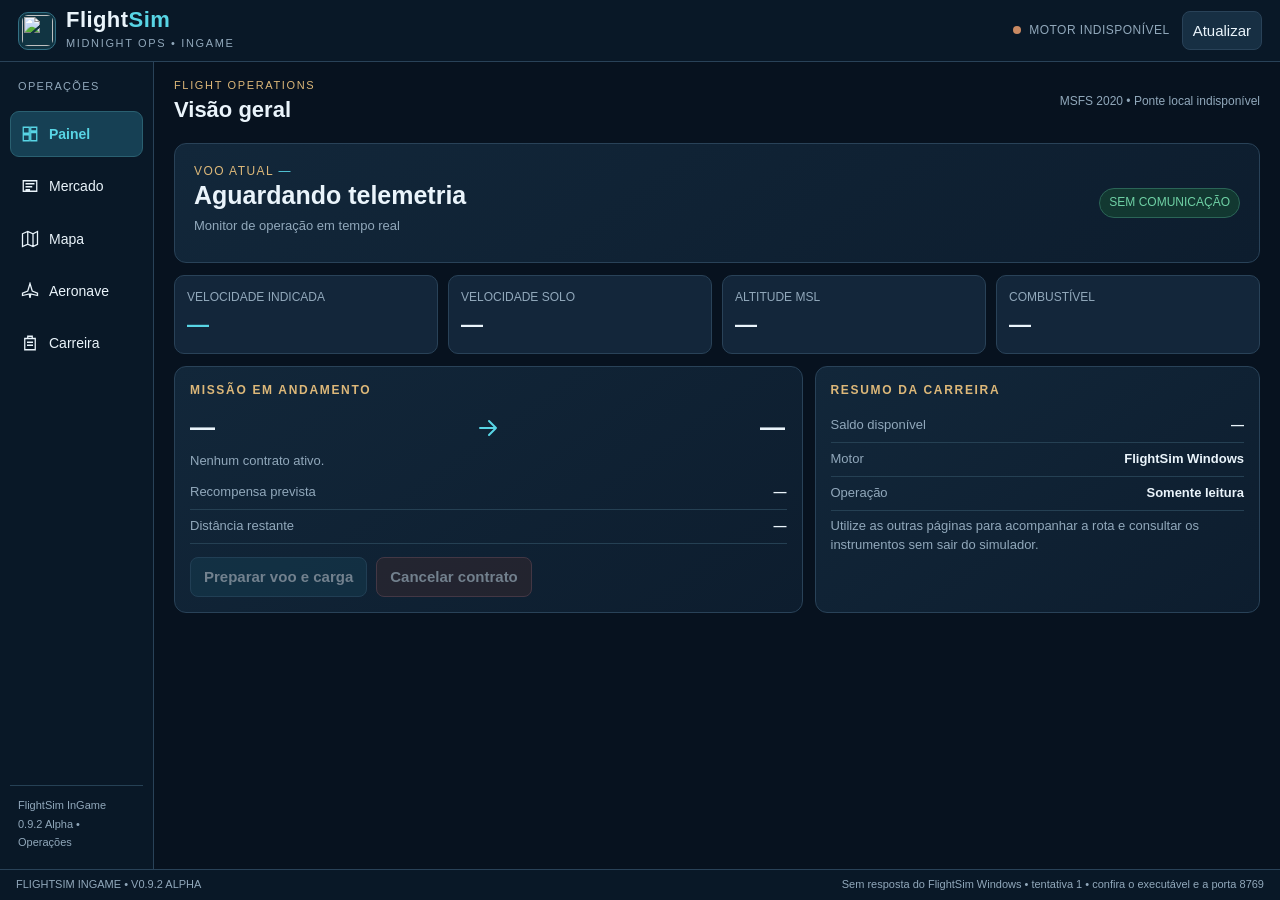
==== commit 41995788: "Merge pull request #24 from BenderMaster/feature/v0.9.2-ingame-complete-operations FlightSim v0.9.2 " ====
--- a/in_game/flightcare_panel.html
+++ b/in_game/flightcare_panel.html
@@ -141,6 +141,7 @@
 .confirm-box strong{font-size:19px}.confirm-box p{font-size:14px;color:var(--muted)}
 @media (max-width:620px){.offer-row{flex-direction:column;align-items:stretch}.offer-row button{width:100%}.control-grid input{max-width:140px}#action-feedback{top:54px}}
 </style>
+<link rel="stylesheet" href="/office-ui.css">
 </head>
 <body>
 <header class="top">
@@ -156,10 +157,11 @@
 <div class="caption">OPERAÇÕES</div>
 <button type="button" data-view="dashboard" class="selected" aria-current="page" title="Visão geral"><svg viewBox="0 0 24 24"><path d="M3 3h8v8H3zM13 3h8v5h-8zM13 10h8v11h-8zM3 13h8v8H3z"/></svg><span>Painel</span></button>
 <button type="button" data-view="market" title="Ofertas e contratos"><svg viewBox="0 0 24 24"><path d="M3 5h18v14H3zM6 9h12M6 13h9M6 17h6"/></svg><span>Mercado</span></button>
+<!--OFFICE_NAV-->
 <button type="button" data-view="route" title="Rota geográfica"><svg viewBox="0 0 24 24"><path d="M2 5l7-3 7 3 6-3v17l-6 3-7-3-7 3zM9 2v17M16 5v17"/></svg><span>Mapa</span></button>
 <button type="button" data-view="aircraft" title="Dados da aeronave"><svg viewBox="0 0 24 24"><path d="M12 2L9 12 2 15v3l9-2 1 5 1-5 9 2v-3l-7-3z"/></svg><span>Aeronave</span></button>
 <button type="button" data-view="career" title="Dados da carreira"><svg viewBox="0 0 24 24"><path d="M5 21h14V6H5zM9 6V3h6v3M8 11h8M8 15h8"/></svg><span>Carreira</span></button>
-<div class="navfoot">FlightSim InGame<br>0.9.1 Alpha • Comandos</div>
+<div class="navfoot">FlightSim InGame<br>0.9.2 Alpha • Operações</div>
 </nav>
 <div class="workspace">
 <div class="pagehead"><div><div class="eyebrow">Flight Operations</div><strong id="page-title">Visão geral</strong></div><small id="companion-label">MSFS 2020 • Aguardando FlightSim Windows</small></div>
@@ -228,6 +230,7 @@
 <div class="card half"><h2>Operações profissionais</h2><div class="subtext">O vínculo, os trechos de companhia, as habilitações e o logbook permanecem disponíveis na janela Midnight Ops do Windows até a v0.9.1.</div></div>
 <div class="card half"><h2>Próxima etapa</h2><div class="subtext">A v0.9.1 levará mercado, planejamento e diário para dentro do simulador, com ações autenticadas pelo motor.</div></div>
 </section>
+<!--OFFICE_PAGES-->
 </div>
 </div>
 </div>
@@ -236,7 +239,7 @@
   <div class="confirm-box"><strong id="confirm-title">Confirmar operação</strong><p id="confirm-detail">—</p>
   <div class="op-actions"><button id="confirm-yes">Confirmar</button><button id="confirm-no" class="warning">Voltar</button></div></div>
 </div>
-<footer><span>FLIGHTSIM INGAME • V0.9.1 ALPHA</span><span id="diagnostic">Aguardando ponte local</span></footer>
+<footer><span>FLIGHTSIM INGAME • V0.9.2 ALPHA</span><span id="diagnostic">Aguardando ponte local</span></footer>
 <script>
 (function(){
 'use strict';
@@ -264,7 +267,10 @@
     return new Promise(function(resolve){setTimeout(resolve,350);}).then(function(){return receiptPoll(id,attempt+1);});
    }
    feedback(r.message||'Resposta do motor indisponível',r.status!=='accepted');
-   if(r.status==='accepted')poll();
+   if(r.status==='accepted'){
+    if(window.FlightSimOfficeUI&&window.FlightSimOfficeUI.receipt)window.FlightSimOfficeUI.receipt(r);
+    poll();
+   }
    return r;
   });
 }
@@ -331,7 +337,33 @@
  points.forEach(function(a){a.x=330+((a.lon-midlon)*cos/spanlon)*520;a.y=90-((a.lat-midlat)/spanlat)*132;});
  var from=points.filter(function(a){return a.kind==='origin';})[0];
  var to=points.filter(function(a){return a.kind==='destination';})[0];
- if(from&&to)group.appendChild(line('path',{d:'M'+from.x+','+from.y+' L'+to.x+','+to.y,'class':'track'}));
+ var planned=data.office&&data.office.planning&&data.office.planning.route;
+ var coords=planned&&Array.isArray(planned.route)?planned.route:[];
+ var withRoute=coords.length>=2&&coords.every(function(c){return Array.isArray(c)&&
+   typeof c[0]==='number'&&typeof c[1]==='number';});
+ if(withRoute){
+  var newPoints=coords.map(function(c,i){return {lat:c[0],lon:c[1],
+   label:i===0?(planned.origin||'ORIGEM'):i===coords.length-1?(planned.destination||'DESTINO'):'FIX'+i,
+   kind:i===0?'origin':i===coords.length-1?'destination':'waypoint'};});
+  var extLats=points.concat(newPoints).map(function(a){return a.lat;});
+  var extLons=points.concat(newPoints).map(function(a){return a.lon;});
+  var latMin=Math.min.apply(null,extLats),latMax=Math.max.apply(null,extLats);
+  var lonMin=Math.min.apply(null,extLons),lonMax=Math.max.apply(null,extLons);
+  var latMid=(latMin+latMax)/2,lonMid=(lonMin+lonMax)/2;
+  var xCos=Math.max(.18,Math.cos(latMid*Math.PI/180));
+  var latSpan=Math.max(.02,latMax-latMin),lonSpan=Math.max(.02,(lonMax-lonMin)*xCos);
+  points.concat(newPoints).forEach(function(a){a.x=330+((a.lon-lonMid)*xCos/lonSpan)*520;
+    a.y=90-((a.lat-latMid)/latSpan)*132;});
+  group.appendChild(line('path',{d:newPoints.map(function(a,i){
+   return (i?'L':'M')+a.x+','+a.y;
+  }).join(' '),'class':'track'}));
+  newPoints.filter(function(a){return a.kind==='waypoint';}).forEach(function(a){
+   group.appendChild(line('circle',{cx:a.x,cy:a.y,r:4,fill:'#62d5e5'}));
+   group.appendChild(line('text',{x:a.x+8,y:a.y-7},a.label));
+  });
+ } else if(from&&to){
+  group.appendChild(line('path',{d:'M'+from.x+','+from.y+' L'+to.x+','+to.y,'class':'track'}));
+ }
  points.forEach(function(a){
   if(a.kind==='plane'){
    var head=data.telemetry && typeof data.telemetry.heading_deg==='number'?data.telemetry.heading_deg:0;
@@ -412,6 +444,8 @@
  if(inventory)element('fuel-liters').max=inventory.capacity_liters;
  renderMarket(d);
  map(d);
+ if(window.FlightSimOfficeUI){try{window.FlightSimOfficeUI.render(d);}
+ catch(officeError){console.error('[FlightSim] Office render failed',officeError);}}
  var stamp=typeof d.updated==='number'?new Date(d.updated*1000).toLocaleTimeString('pt-BR'):'—';
  write('diagnostic','Bridge v2 • última leitura '+stamp+' • modo '+(d.mode||'—'));
 }
@@ -463,8 +497,9 @@
  Array.prototype.forEach.call(pages,function(p){
    p.hidden=p.getAttribute('data-page')!==view;
  });
- var titles={dashboard:'Visão geral',market:'Mercado de contratos',route:'Mapa de navegação',aircraft:'Aeronave e telemetria',career:'Carreira e contrato'};
+ var titles={dashboard:'Visão geral',market:'Mercado de contratos',planning:'Planejamento e despacho',route:'Mapa de navegação',hangar:'Hangar e aeronaves',airlines:'Companhias aéreas',aircraft:'Aeronave e telemetria',career:'Piloto e licenças',logbook:'Logbook e relatórios',finances:'Centro financeiro'};
  write('page-title',titles[view]||'FlightSim');
+ if(window.FlightSimOfficeUI)window.FlightSimOfficeUI.view(view);
 }
 Array.prototype.forEach.call(pageButtons,function(b){
  b.addEventListener('click',function(){navigate(b.getAttribute('data-view'));});
@@ -501,9 +536,14 @@
  askAction('fuel_refuel',target,'Confirmar abastecimento?',
    'Aplicar '+value(target,1)+' L totais no avião selecionado. Pode alterar o saldo e exige solo/MTOW válidos.');
 });
+window.FlightSimOfficeBridge={
+ element:element,money:money,value:value,feedback:feedback,
+ askAction:askAction,sendAction:sendAction
+};
 navigate('dashboard');
 element('refresh').addEventListener('click',poll);
 poll();setInterval(poll,1500);
 })();
 </script>
+<script src="/office-ui.js"></script>
 </body></html>
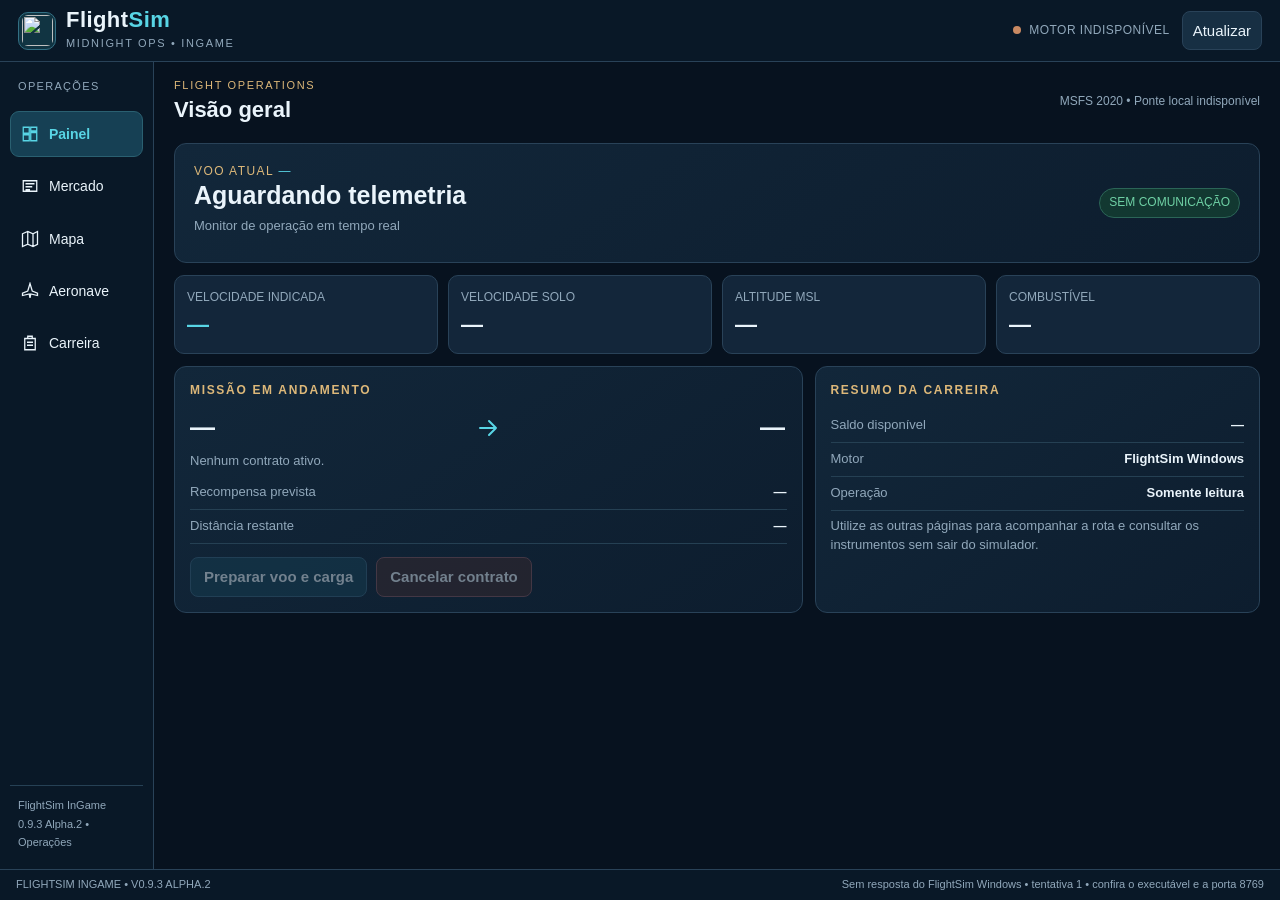
==== commit 89b2622c: "release: label v0.9.3 InGame Alpha.2 with live parking SimVar and airport-facility fixes" ====
--- a/in_game/flightcare_panel.html
+++ b/in_game/flightcare_panel.html
@@ -131,6 +131,20 @@
 .market-tools{display:flex;align-items:center;justify-content:space-between;gap:10px;flex-wrap:wrap;margin-bottom:14px}
 .market-tabs{display:flex;gap:6px;flex-wrap:wrap}
 .market-tabs button[aria-pressed="true"]{border-color:var(--cyan);background:#15506a;color:var(--cyan)}
+.market-infra-controls{display:flex;flex-wrap:wrap;gap:10px;align-items:center;margin:8px 0 13px;color:var(--muted);font-size:12px}
+.market-infra-controls select{min-height:40px;color:var(--ink);background:#11293a;border:1px solid #38647b;max-width:250px}
+.market-infra-controls small{flex:1;line-height:1.4}
+.market-ground-status{padding:9px 13px;background:#132c3b;border:1px solid #33556a;border-radius:8px;font-size:12px;color:#c9dde9;margin-bottom:13px}
+.market-ground-status[data-ready="true"]{border-color:#397460;color:#88e8c1}
+.market-services{margin:9px 0;display:flex;gap:5px;flex-wrap:wrap}
+.market-service-tag{font-size:11px;display:inline-block;border:1px solid #34586c;border-radius:6px;padding:4px 7px;color:#b7d0df;background:#0c2334}
+.market-service-tag.yes{border-color:#35785b;color:#83dfb0;background:#102d2b}
+.market-sensor-details{font-size:11px;color:#9fb9ca;margin:0 0 12px}
+.market-sensor-details summary{cursor:pointer;color:#a6d6ee;margin-bottom:5px}
+#market-sensor-readings{padding:8px;border:1px solid #355770;border-radius:6px;line-height:1.65}
+.market-service-tag.unknown{color:#9daebd;border-style:dashed}
+.offer-route-arrow{display:inline-flex;vertical-align:middle;width:21px;height:16px;margin:0 5px}
+.offer-route-arrow path{stroke:currentColor;stroke-width:2;fill:none;stroke-linecap:round;stroke-linejoin:round}
 .control-grid{display:flex;align-items:center;gap:10px;flex-wrap:wrap}
 .control-grid input{background:#0a1927;color:var(--ink);border:1px solid var(--line);border-radius:8px;padding:9px;min-width:100px;max-width:190px;font:inherit}
 #action-feedback{position:fixed;z-index:10;right:15px;top:67px;max-width:min(440px,calc(100% - 30px));background:#153346;border:1px solid #43899c;color:#f0f9fd;padding:12px 16px;border-radius:8px;box-shadow:0 9px 20px #0009;font-size:14px}
@@ -142,6 +156,7 @@
 @media (max-width:620px){.offer-row{flex-direction:column;align-items:stretch}.offer-row button{width:100%}.control-grid input{max-width:140px}#action-feedback{top:54px}}
 </style>
 <link rel="stylesheet" href="/office-ui.css">
+<link rel="stylesheet" href="/maplibre-gl.css">
 </head>
 <body>
 <header class="top">
@@ -161,7 +176,7 @@
 <button type="button" data-view="route" title="Rota geográfica"><svg viewBox="0 0 24 24"><path d="M2 5l7-3 7 3 6-3v17l-6 3-7-3-7 3zM9 2v17M16 5v17"/></svg><span>Mapa</span></button>
 <button type="button" data-view="aircraft" title="Dados da aeronave"><svg viewBox="0 0 24 24"><path d="M12 2L9 12 2 15v3l9-2 1 5 1-5 9 2v-3l-7-3z"/></svg><span>Aeronave</span></button>
 <button type="button" data-view="career" title="Dados da carreira"><svg viewBox="0 0 24 24"><path d="M5 21h14V6H5zM9 6V3h6v3M8 11h8M8 15h8"/></svg><span>Carreira</span></button>
-<div class="navfoot">FlightSim InGame<br>0.9.2 Alpha • Operações</div>
+<div class="navfoot">FlightSim InGame<br>0.9.3 Alpha.2 • Operações</div>
 </nav>
 <div class="workspace">
 <div class="pagehead"><div><div class="eyebrow">Flight Operations</div><strong id="page-title">Visão geral</strong></div><small id="companion-label">MSFS 2020 • Aguardando FlightSim Windows</small></div>
@@ -197,12 +212,28 @@
    <div class="market-tabs"><button class="btn" data-market-mode="regional" aria-pressed="true">Regional</button><button class="btn" data-market-mode="freelance" aria-pressed="false">Freelancer</button></div>
    <button class="btn" id="market-refresh">Atualizar ofertas</button>
   </div>
+  <div class="market-infra-controls">
+   <label for="market-service-filter">Instalações no destino</label>
+   <select class="btn" id="market-service-filter" aria-label="Filtrar contratos por instalações confirmadas">
+    <option value="all">Todas as ofertas</option><option value="ils">Com ILS verificado</option>
+    <option value="papi">Com PAPI verificado</option><option value="runway_end_lights">Luzes de cabeceira</option>
+    <option value="approach_lights">Luzes de aproximação</option>
+    <option value="fuel_spot">Ponto de combustível</option>
+   </select>
+   <small>Dados consultados no MSFS. Sem confirmação, a instalação aparece como não verificada.</small>
+  </div>
+  <div id="market-ground-status" class="market-ground-status" role="status">Verificando posição de estacionamento.</div>
+  <details class="market-sensor-details"><summary>Diagnóstico da posição de estacionamento</summary><div id="market-sensor-readings">Aguardando SimConnect.</div></details>
   <div id="market-list" aria-live="polite"></div>
-  <p>Requisitos e aeroportos são revalidados no momento do aceite; nenhuma oferta é garantida.</p>
+  <p>Requisitos e aeroportos são revalidados no momento do aceite; nenhuma oferta é garantida. O campo "Não verificado" significa ausência de dados, não ausência da instalação.</p>
  </div>
 </section>
 <section class="page" data-page="route" aria-label="Mapa do voo" hidden>
-<div class="card full"><h2>Mapa de rota • posições confirmadas</h2>
+<div class="card full"><div class="market-tools"><h2>Mapa de rota • posições confirmadas</h2>
+<div class="market-tabs"><button type="button" class="btn" id="map-street" aria-pressed="true">Mapa OpenFreeMap</button>
+<button type="button" class="btn" id="map-satellite" aria-pressed="false">Satélite EOX</button></div></div>
+<div id="ingame-real-map" style="display:none;width:100%;height:330px;border:1px solid #2d546a;border-radius:10px;overflow:hidden"></div>
+<div id="map-status" class="legend">Tentando visualização geográfica ao abrir esta página. Se WebGL não estiver disponível, o esquema SVG permanece.</div>
 <svg id="map" viewBox="0 0 660 180" role="img" aria-label="Origem, destino e posição da aeronave"><g id="map-content"></g></svg>
 <div class="legend">Esquema geográfico SVG; não é o mapa VFR oficial e não contém pistas ou obstáculos.</div>
 </div>
@@ -239,7 +270,7 @@
   <div class="confirm-box"><strong id="confirm-title">Confirmar operação</strong><p id="confirm-detail">—</p>
   <div class="op-actions"><button id="confirm-yes">Confirmar</button><button id="confirm-no" class="warning">Voltar</button></div></div>
 </div>
-<footer><span>FLIGHTSIM INGAME • V0.9.2 ALPHA</span><span id="diagnostic">Aguardando ponte local</span></footer>
+<footer><span>FLIGHTSIM INGAME • V0.9.3 ALPHA.2</span><span id="diagnostic">Aguardando ponte local</span></footer>
 <script>
 (function(){
 'use strict';
@@ -247,7 +278,7 @@
 var element=function(id){return document.getElementById(id);};
 var actionKey=document.querySelector('meta[name="flight-action-key"]').content;
 var writable=document.querySelector('meta[name="flight-writable"]').content==='true';
-var lastState={},marketMode='regional',commandBusy=false,confirmation=null,feedbackHandle=null;
+var lastState={},marketMode='regional',serviceFilter='all',commandBusy=false,confirmation=null,feedbackHandle=null;
 function feedback(message,error){
  var el=element('action-feedback');el.textContent=message;el.dataset.error=error?'true':'false';el.hidden=false;
  if(feedbackHandle)clearTimeout(feedbackHandle);
@@ -382,27 +413,70 @@
  while(list.firstChild)list.removeChild(list.firstChild);
  var offers=Array.isArray(d.offers)?d.offers:[];
  offers=offers.filter(function(x){return (!!x.freelance)===(marketMode==='freelance');});
+ var facilities=d.airport_services||{},ground=d.ground_operations||{};
+ var state=element('market-ground-status');
+ if(state){state.textContent=ground.awaiting_turnaround?
+  'PÓS-VOO: '+(ground.reason||'Complete os procedimentos no estacionamento.') :
+  ground.offer_allowed?'ESTACIONAMENTO CONFIRMADO • contratos podem ser aceitos.' :
+  'ACEITE BLOQUEADO • '+(ground.reason||'Aguardando estacionamento verificado.');
+  state.dataset.ready=ground.offer_allowed?'true':'false';}
+ var sensors=element('market-sensor-readings');
+ if(sensors){
+  var signal=function(v){return v===true?'Sim':v===false?'Não':'Indisponível';};
+  sensors.textContent='Na pista: '+signal(ground.runway)+
+   ' • Estado estacionado: '+signal(ground.parking_state)+
+   ' • ATC no portão: '+signal(ground.atc_parking)+
+   ' • Freio: '+signal(ground.parking_brake)+
+   ' • Motores ligados: '+signal(ground.engines_running);
+ }
+ if(serviceFilter!=='all'){
+  offers=offers.filter(function(x){return facilities[x.destination]&&
+                                        facilities[x.destination][serviceFilter]===true;});
+ }
  if(!offers.length){
   var empty=document.createElement('p');
   empty.textContent=!d.market_ready?'Aguardando catálogo oficial de aeroportos do MSFS.':
+   serviceFilter!=='all'?'Nenhuma oferta tem esta instalação confirmada pelo MSFS até agora.':
    'Nenhum contrato disponível nesta modalidade. Confira a região, habilitações e atualize.';
   list.appendChild(empty);return;
  }
  offers.slice(0,20).forEach(function(o){
   var row=document.createElement('div');row.className='offer-row';
   var text=document.createElement('div');text.className='offer-text';
-  var title=document.createElement('strong');title.textContent=(o.category||o.title||'Contrato')+' • '+(o.origin||'—')+' → '+(o.destination||'—');
+  var title=document.createElement('strong');
+  title.appendChild(document.createTextNode((o.category||o.title||'Contrato')+' • '+(o.origin||'—')));
+  var arrow=document.createElementNS(ns,'svg');
+  arrow.setAttribute('viewBox','0 0 22 16');arrow.setAttribute('class','offer-route-arrow');
+  arrow.setAttribute('role','img');arrow.setAttribute('aria-label','para');
+  arrow.appendChild(line('path',{d:'M2 8H20 M13 2L20 8 13 14'}));
+  title.appendChild(arrow);
+  title.appendChild(document.createTextNode(o.destination||'—'));
   var detail=document.createElement('small');
   detail.textContent=(o.manifest_label||'')+' • '+(typeof o.distance==='number'?value(o.distance,1)+' NM':'Distância indisponível')+
    ' • '+(o.allowed?'Elegível':(o.reason||'Requisitos não atendidos'));
   var price=document.createElement('div');price.className='offer-price';price.textContent=money(o.reward);
   text.appendChild(title);text.appendChild(detail);text.appendChild(price);
+  var info=facilities[o.destination]||{};
+  var badges=document.createElement('div');badges.className='market-services';
+  [['ils','ILS'],['papi','PAPI'],['runway_end_lights','Luzes cabeceira'],['approach_lights','Luzes aprox.'],['fuel_spot','Ponto combustível']].forEach(function(spec){
+   var flag=info[spec[0]],chip=document.createElement('span');
+   chip.className='market-service-tag '+(flag===true?'yes':flag===false?'':'unknown');
+   chip.textContent=spec[1]+': '+(flag===true?'Sim':flag===false?'Não':'Não verificado');
+   badges.appendChild(chip);
+  });
+  text.appendChild(badges);
+  if(info.reason){
+   var error=document.createElement('small');
+   error.className='market-service-diagnostic';
+   error.textContent='Dados MSFS: '+info.reason;
+   text.appendChild(error);
+  }
   var button=document.createElement('button');button.textContent='Aceitar missão';
   var active=d.mission&&d.mission.id;
-  button.disabled=!writable||!o.allowed||!!active||d.status!=='connected'||!(d.telemetry&&d.telemetry.on_ground);
+  button.disabled=!writable||!o.allowed||!!active||d.status!=='connected'||!ground.offer_allowed;
   button.addEventListener('click',function(){
    askAction('offer_accept',o.id,'Aceitar contrato?',
-     (o.origin||'—')+' → '+(o.destination||'—')+
+     (o.origin||'—')+' até '+(o.destination||'—')+
      ' • Pagamento bruto '+money(o.reward)+'. O motor verificará aeroporto, requisitos, modelo e solo.');
   });
   row.appendChild(text);row.appendChild(button);list.appendChild(row);
@@ -444,6 +518,7 @@
  if(inventory)element('fuel-liters').max=inventory.capacity_liters;
  renderMarket(d);
  map(d);
+ if(window.FlightSimGeographicMap)window.FlightSimGeographicMap.render(d);
  if(window.FlightSimOfficeUI){try{window.FlightSimOfficeUI.render(d);}
  catch(officeError){console.error('[FlightSim] Office render failed',officeError);}}
  var stamp=typeof d.updated==='number'?new Date(d.updated*1000).toLocaleTimeString('pt-BR'):'—';
@@ -500,6 +575,7 @@
  var titles={dashboard:'Visão geral',market:'Mercado de contratos',planning:'Planejamento e despacho',route:'Mapa de navegação',hangar:'Hangar e aeronaves',airlines:'Companhias aéreas',aircraft:'Aeronave e telemetria',career:'Piloto e licenças',logbook:'Logbook e relatórios',finances:'Centro financeiro'};
  write('page-title',titles[view]||'FlightSim');
  if(window.FlightSimOfficeUI)window.FlightSimOfficeUI.view(view);
+ if(window.FlightSimGeographicMap)window.FlightSimGeographicMap.view(view);
 }
 Array.prototype.forEach.call(pageButtons,function(b){
  b.addEventListener('click',function(){navigate(b.getAttribute('data-view'));});
@@ -512,6 +588,9 @@
   });
   renderMarket(lastState);
  });
+});
+element('market-service-filter').addEventListener('change',function(){
+ serviceFilter=this.value;renderMarket(lastState);
 });
 element('market-refresh').addEventListener('click',function(){sendAction('market_refresh',null);});
 element('mission-prepare').addEventListener('click',function(){
@@ -546,4 +625,5 @@
 })();
 </script>
 <script src="/office-ui.js"></script>
+<script src="/ingame-map.js"></script>
 </body></html>
